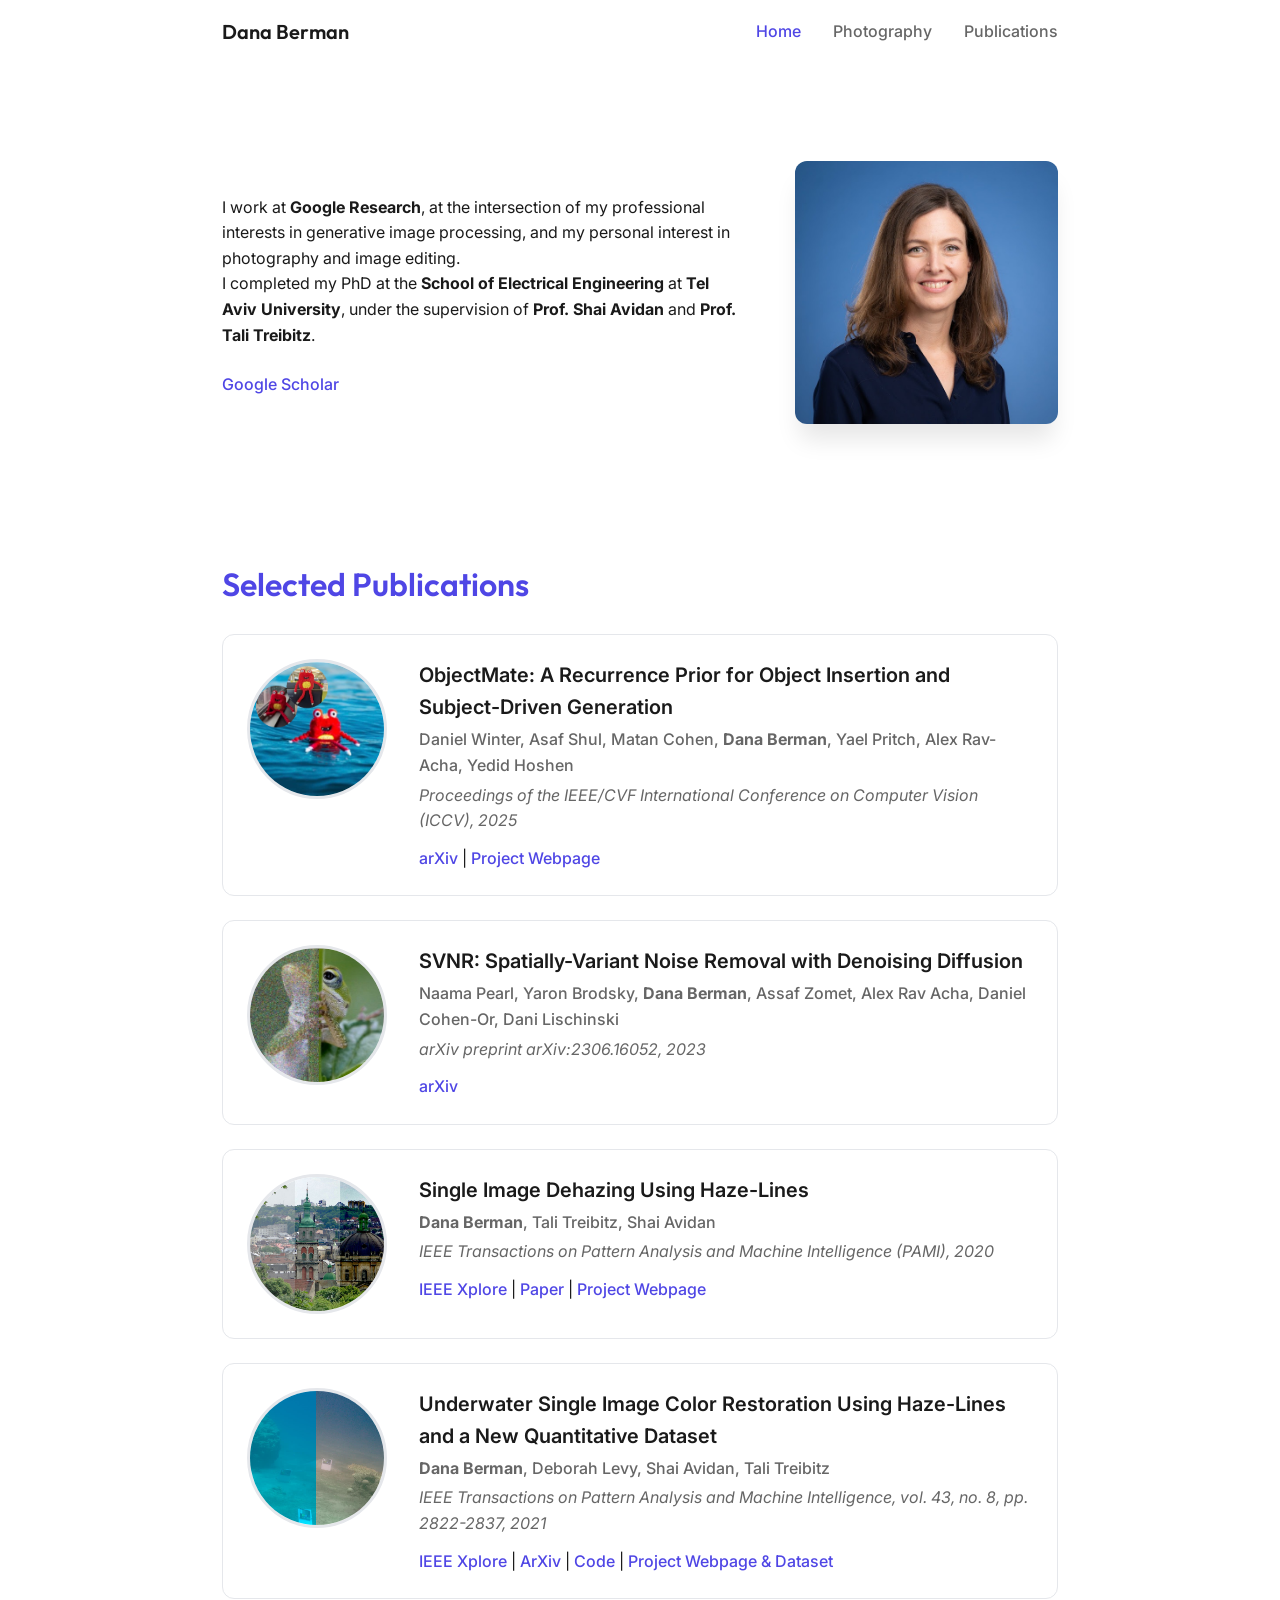
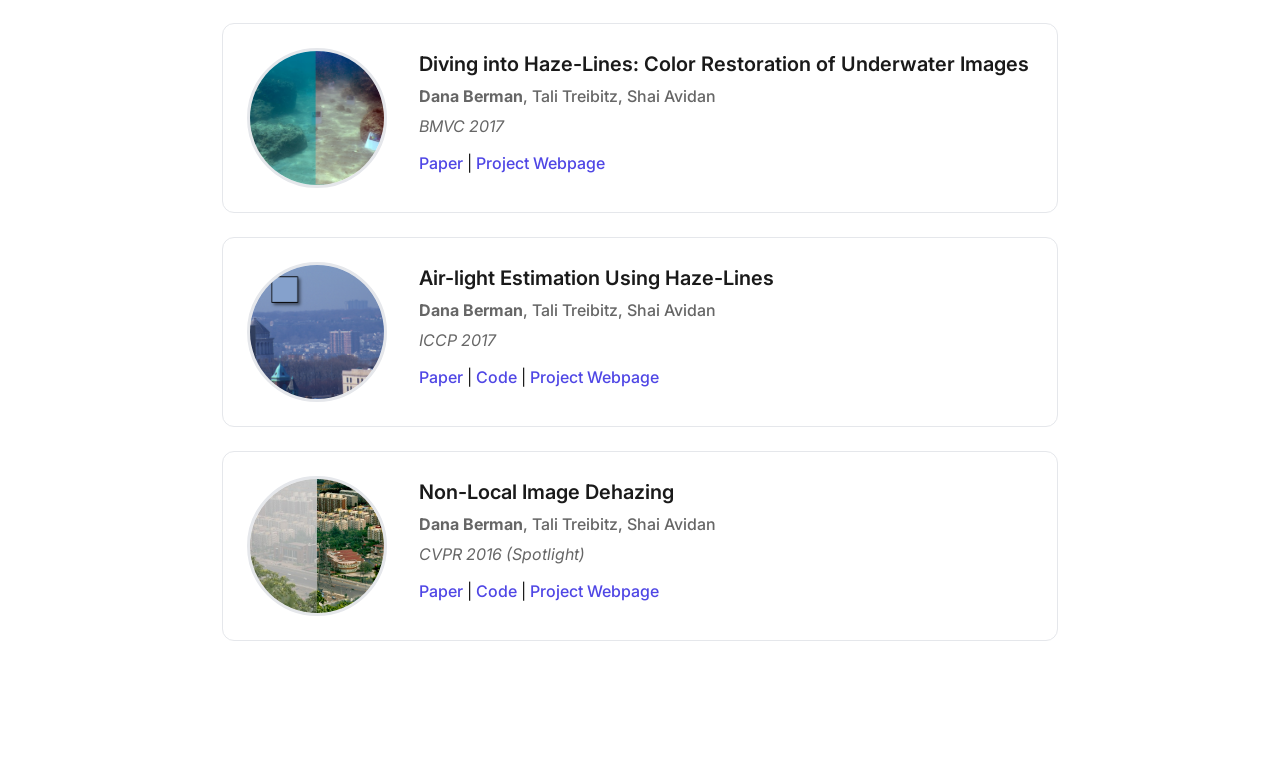
==== index.html @ bb5f0d40 "Update index.html to remove github link" ====
<!DOCTYPE html>
<html lang="en">

<head>
  <meta charset="UTF-8">
  <meta name="viewport" content="width=device-width, initial-scale=1.0">
  <title>Dana Berman</title>
  <meta name="description" content="Personal website of Dana Berman, researcher in Generative Media.">
  <link rel="icon" type="image/png" href="assets/favicon.png">
  <link rel="stylesheet" href="style.css">
</head>

<body>
  <header>
    <nav>
      <a href="index.html" class="logo">Dana Berman</a>
      <ul class="nav-links">
        <li><a href="index.html" class="active">Home</a></li>
        <li><a href="photography.html">Photography</a></li>
        <li><a href="#research">Publications</a></li>
      </ul>
    </nav>
  </header>

  <main class="container">
    <!-- Hero / Bio -->
    <section id="bio" class="hero">
      <div class="bio-content">
        <p>
          I work at <b>Google Research</b>, at the intersection of my professional interests in generative image
          processing, and my personal interest in photography and image editing.
        </p>
        <p>
          I completed my PhD at the <b>School of Electrical Engineering</b> at <b>Tel Aviv University</b>, under the
          supervision of <b>Prof. Shai Avidan</b> and <b>Prof. Tali Treibitz</b>.
        </p>
        <p style="margin-top: 1.5rem; display: flex; gap: 1rem; align-items: center;">
          <a href="https://scholar.google.com/citations?hl=en&user=7vQjfVIAAAAJ" class="link">Google Scholar</a> 
        </p>
      </div>
      <div class="profile-container">
        <img src="assets/profile.jpg" alt="Dana Berman" class="profile-pic" id="profile-img">
      </div>
    </section>

    <!-- Publications Section -->
    <section id="research">
      <h2>Selected Publications</h2>
      <div class="research-list">
        <!-- Objectmate 2025 -->
        <div class="publication-item">
          <img src="assets/objectmate_thumb.png" alt="Objectmate" class="pub-thumb">
          <div class="pub-content">
            <div class="pub-title">ObjectMate: A Recurrence Prior for Object Insertion and Subject-Driven Generation
            </div>
            <div class="pub-authors">Daniel Winter, Asaf Shul, Matan Cohen, <b>Dana Berman</b>, Yael Pritch, Alex
              Rav-Acha, Yedid Hoshen</div>
            <div class="pub-venue">Proceedings of the IEEE/CVF International Conference on Computer Vision (ICCV), 2025
            </div>
            <p style="margin-top: 0.5rem;">
              <a href="https://arxiv.org/pdf/2412.08645" class="link">arXiv</a> |
              <a href="https://object-mate.com/" class="link">Project Webpage</a>
            </p>
          </div>
        </div>

        <!-- SVNR 2023 -->
        <div class="publication-item">
          <img src="assets/svnr_thumb.png" alt="SVNR" class="pub-thumb">
          <div class="pub-content">
            <div class="pub-title">SVNR: Spatially-Variant Noise Removal with Denoising Diffusion</div>
            <div class="pub-authors">Naama Pearl, Yaron Brodsky, <b>Dana Berman</b>, Assaf Zomet, Alex Rav Acha, Daniel
              Cohen-Or, Dani Lischinski</div>
            <div class="pub-venue">arXiv preprint arXiv:2306.16052, 2023</div>
            <p style="margin-top: 0.5rem;">
              <a href="https://arxiv.org/abs/2306.16052" class="link">arXiv</a>
            </p>
          </div>
        </div>

        <!-- PAMI 2020 -->
        <div class="publication-item">
          <img src="assets/haze_lines.jpg" alt="Haze-Lines" class="pub-thumb">
          <div class="pub-content">
            <div class="pub-title">Single Image Dehazing Using Haze-Lines</div>
            <div class="pub-authors"><b>Dana Berman</b>, Tali Treibitz, Shai Avidan</div>
            <div class="pub-venue">IEEE Transactions on Pattern Analysis and Machine Intelligence (PAMI), 2020</div>
            <p style="margin-top: 0.5rem;">
              <a href="https://ieeexplore.ieee.org/document/8540862" class="link">IEEE Xplore</a> | <a
                href="https://drive.google.com/file/d/1Vm0AXXMmT71g6n2VLSqBrzHjhtZqfiaw" class="link">Paper</a> | <a
                href="NonLocalDehazing/index.html" class="link">Project Webpage</a>
            </p>
          </div>
        </div>

        <!-- PAMI 2021 (Underwater) -->
        <div class="publication-item">
          <img src="assets/underwater.png" alt="Underwater" class="pub-thumb">
          <div class="pub-content">
            <div class="pub-title">Underwater Single Image Color Restoration Using Haze-Lines and a New Quantitative
              Dataset</div>
            <div class="pub-authors"><b>Dana Berman</b>, Deborah Levy, Shai Avidan, Tali Treibitz</div>
            <div class="pub-venue">IEEE Transactions on Pattern Analysis and Machine Intelligence, vol. 43, no. 8, pp.
              2822-2837, 2021</div>
            <p style="margin-top: 0.5rem;">
              <a href="https://ieeexplore.ieee.org/document/9151231" class="link">IEEE Xplore</a> | <a
                href="https://arxiv.org/abs/1811.01343" class="link">ArXiv</a> | <a
                href="https://github.com/danaberman/underwater-hl" class="link">Code</a> | <a
                href="http://csms.haifa.ac.il/profiles/tTreibitz/datasets/ambient_forwardlooking/index.html"
                class="link">Project Webpage & Dataset</a>
            </p>
          </div>
        </div>

        <!-- BMVC 2017 -->
        <div class="publication-item">
          <img src="assets/underwater_thumb.jpg" alt="BMVC 2017" class="pub-thumb">
          <div class="pub-content">
            <div class="pub-title">Diving into Haze-Lines: Color Restoration of Underwater Images</div>
            <div class="pub-authors"><b>Dana Berman</b>, Tali Treibitz, Shai Avidan</div>
            <div class="pub-venue">BMVC 2017</div>
            <p style="margin-top: 0.5rem;">
              <a href="UnderwaterColorRestoration/UnderwaterHazeLines_BMVC2017.pdf" class="link">Paper</a> |
              <a href="UnderwaterColorRestoration/index.html" class="link">Project Webpage</a>
            </p>
          </div>
        </div>

        <!-- ICCP 2017 -->
        <div class="publication-item">
          <img src="assets/airlight.png" alt="ICCP 2017" class="pub-thumb">
          <div class="pub-content">
            <div class="pub-title">Air-light Estimation Using Haze-Lines</div>
            <div class="pub-authors"><b>Dana Berman</b>, Tali Treibitz, Shai Avidan</div>
            <div class="pub-venue">ICCP 2017</div>
            <p style="margin-top: 0.5rem;">
              <a href="NonLocalDehazing/AirlightEstimation_ICCP2017.pdf" class="link">Paper</a> | <a
                href="https://github.com/danaberman/non-local-dehazing" class="link">Code</a> | <a
                href="NonLocalDehazing/index.html" class="link">Project Webpage</a>
            </p>
          </div>
        </div>

        <!-- CVPR 2016 -->
        <div class="publication-item">
          <img src="assets/cityscape.jpg" alt="CVPR 2016" class="pub-thumb">
          <div class="pub-content">
            <div class="pub-title">Non-Local Image Dehazing</div>
            <div class="pub-authors"><b>Dana Berman</b>, Tali Treibitz, Shai Avidan</div>
            <div class="pub-venue">CVPR 2016 (Spotlight)</div>
            <p style="margin-top: 0.5rem;">
              <a href="NonLocalDehazing/NonLocalDehazing_CVPR2016.pdf" class="link">Paper</a> | <a
                href="https://github.com/danaberman/non-local-dehazing" class="link">Code</a> | <a
                href="NonLocalDehazing/index.html" class="link">Project Webpage</a>
            </p>
          </div>
        </div>
      </div>
    </section>
  </main>


</body>

</html>
---- style.css ----
@import url('https://fonts.googleapis.com/css2?family=Outfit:wght@300;400;600&family=Inter:wght@300;400;500;600&display=swap');

:root {
    --bg-color: #ffffff;
    --text-color: #1a1a1a;
    --secondary-text: #666666;
    --accent-color: #4f46e5;
    --border-color: #e5e7eb;
    --card-bg: rgba(255, 255, 255, 0.8);
    --glass-bg: rgba(255, 255, 255, 0.7);
    --glass-border: rgba(255, 255, 255, 0.3);
    --font-main: 'Inter', system-ui, -apple-system, sans-serif;
    --font-heading: 'Outfit', sans-serif;
    --max-width: 900px;
    --transition: all 0.3s cubic-bezier(0.4, 0, 0.2, 1);
}

@media (prefers-color-scheme: dark) {
    :root {
        --bg-color: #0f172a;
        --text-color: #f1f5f9;
        --secondary-text: #94a3b8;
        --accent-color: #818cf8;
        --border-color: #1e293b;
        --card-bg: rgba(30, 41, 59, 0.8);
        --glass-bg: rgba(15, 23, 42, 0.7);
        --glass-border: rgba(148, 163, 184, 0.1);
    }
}

* {
    margin: 0;
    padding: 0;
    box-sizing: border-box;
    -webkit-font-smoothing: antialiased;
}

body {
    background-color: var(--bg-color);
    color: var(--text-color);
    font-family: var(--font-main);
    line-height: 1.6;
    overflow-x: hidden;
}

.container {
    max-width: var(--max-width);
    margin: 0 auto;
    padding: 2rem;
}

/* Glassmorphism Header */
header {
    position: sticky;
    top: 0;
    z-index: 100;
    background: var(--glass-bg);
    backdrop-filter: blur(12px);
    -webkit-backdrop-filter: blur(12px);
    border-bottom: 1px solid var(--glass-border);
    padding: 1rem 0;
}

nav {
    display: flex;
    justify-content: space-between;
    align-items: center;
    max-width: var(--max-width);
    margin: 0 auto;
    padding: 0 2rem;
}

.logo {
    font-family: var(--font-heading);
    font-weight: 600;
    font-size: 1.25rem;
    color: var(--text-color);
    text-decoration: none;
}

.nav-links {
    display: flex;
    gap: 2rem;
    list-style: none;
}

.nav-links a {
    text-decoration: none;
    color: var(--secondary-text);
    font-weight: 500;
    transition: var(--transition);
}

.nav-links a:hover,
.nav-links a.active {
    color: var(--accent-color);
}

/* Sections */
section {
    padding: 4rem 0;
}

h1,
h2,
h3 {
    font-family: var(--font-heading);
    margin-bottom: 1.5rem;
}

h1 {
    font-size: 3rem;
    font-weight: 600;
}

h2 {
    font-size: 2rem;
    font-weight: 600;
    color: var(--accent-color);
}

/* Bio Section */
.hero {
    display: grid;
    grid-template-columns: 2fr 1fr;
    gap: 3rem;
    align-items: center;
}

.profile-pic {
    width: 100%;
    border-radius: 12px;
    box-shadow: 0 20px 25px -5px rgba(0, 0, 0, 0.1);
}

/* News Section */
.news-item {
    padding: 1rem;
    border-left: 3px solid var(--accent-color);
    background: var(--card-bg);
    margin-bottom: 1rem;
    border-radius: 0 8px 8px 0;
    transition: var(--transition);
}

.news-item:hover {
    transform: translateX(5px);
}

.news-date {
    font-weight: 600;
    font-size: 0.8rem;
    color: var(--secondary-text);
}

/* Links & Buttons */
a.link {
    color: var(--accent-color);
    text-decoration: none;
    font-weight: 500;
    position: relative;
}

a.link::after {
    content: '';
    position: absolute;
    width: 0;
    height: 1px;
    bottom: -1px;
    left: 0;
    background-color: var(--accent-color);
    transition: var(--transition);
}

a.link:hover::after {
    width: 100%;
}

/* Photography Grid */
.photo-grid {
    display: grid;
    grid-template-columns: repeat(auto-fill, minmax(280px, 1fr));
    gap: 1.5rem;
}

.photo-card {
    position: relative;
    border-radius: 12px;
    overflow: hidden;
    aspect-ratio: 4/3;
    cursor: pointer;
}

.photo-card img {
    width: 100%;
    height: 100%;
    object-fit: cover;
    transition: transform 0.5s ease;
}

.photo-card:hover img {
    transform: scale(1.05);
}

.photo-overlay {
    position: absolute;
    bottom: 0;
    left: 0;
    right: 0;
    padding: 1.5rem;
    background: linear-gradient(transparent, rgba(0, 0, 0, 0.8));
    color: white;
    opacity: 0;
    transition: var(--transition);
}

.photo-card:hover .photo-overlay {
    opacity: 1;
}

/* Publication Styles */
.publication-item {
    display: flex;
    gap: 2rem;
    align-items: flex-start;
    padding: 1.5rem;
    background: var(--card-bg);
    margin-bottom: 1.5rem;
    border-radius: 12px;
    border: 1px solid var(--border-color);
    transition: var(--transition);
}

.publication-item:hover {
    transform: translateY(-2px);
    box-shadow: 0 10px 20px -5px rgba(0, 0, 0, 0.1);
    border-color: var(--accent-color);
}

.pub-thumb {
    width: 140px;
    height: 140px;
    border-radius: 50%;
    object-fit: cover;
    flex-shrink: 0;
    border: 3px solid var(--border-color);
}

.pub-content {
    flex-grow: 1;
}

.pub-title {
    font-size: 1.25rem;
    font-weight: 600;
    margin-bottom: 0.25rem;
    color: var(--text-color);
}

.pub-authors {
    font-weight: 500;
    color: var(--secondary-text);
    margin-bottom: 0.25rem;
}

.pub-venue {
    font-style: italic;
    color: var(--secondary-text);
    margin-bottom: 0.75rem;
}

/* Responsive */
@media (max-width: 768px) {
    .publication-item {
        flex-direction: column;
        align-items: center;
        text-align: center;
    }

    .pub-thumb {
        width: 120px;
        height: 120px;
    }

    .hero {
        grid-template-columns: 1fr;
        text-align: center;
    }

    .profile-pic {
        max-width: 250px;
        margin: 0 auto;
    }

    h1 {
        font-size: 2.25rem;
    }

    .nav-links {
        display: none;
    }
}
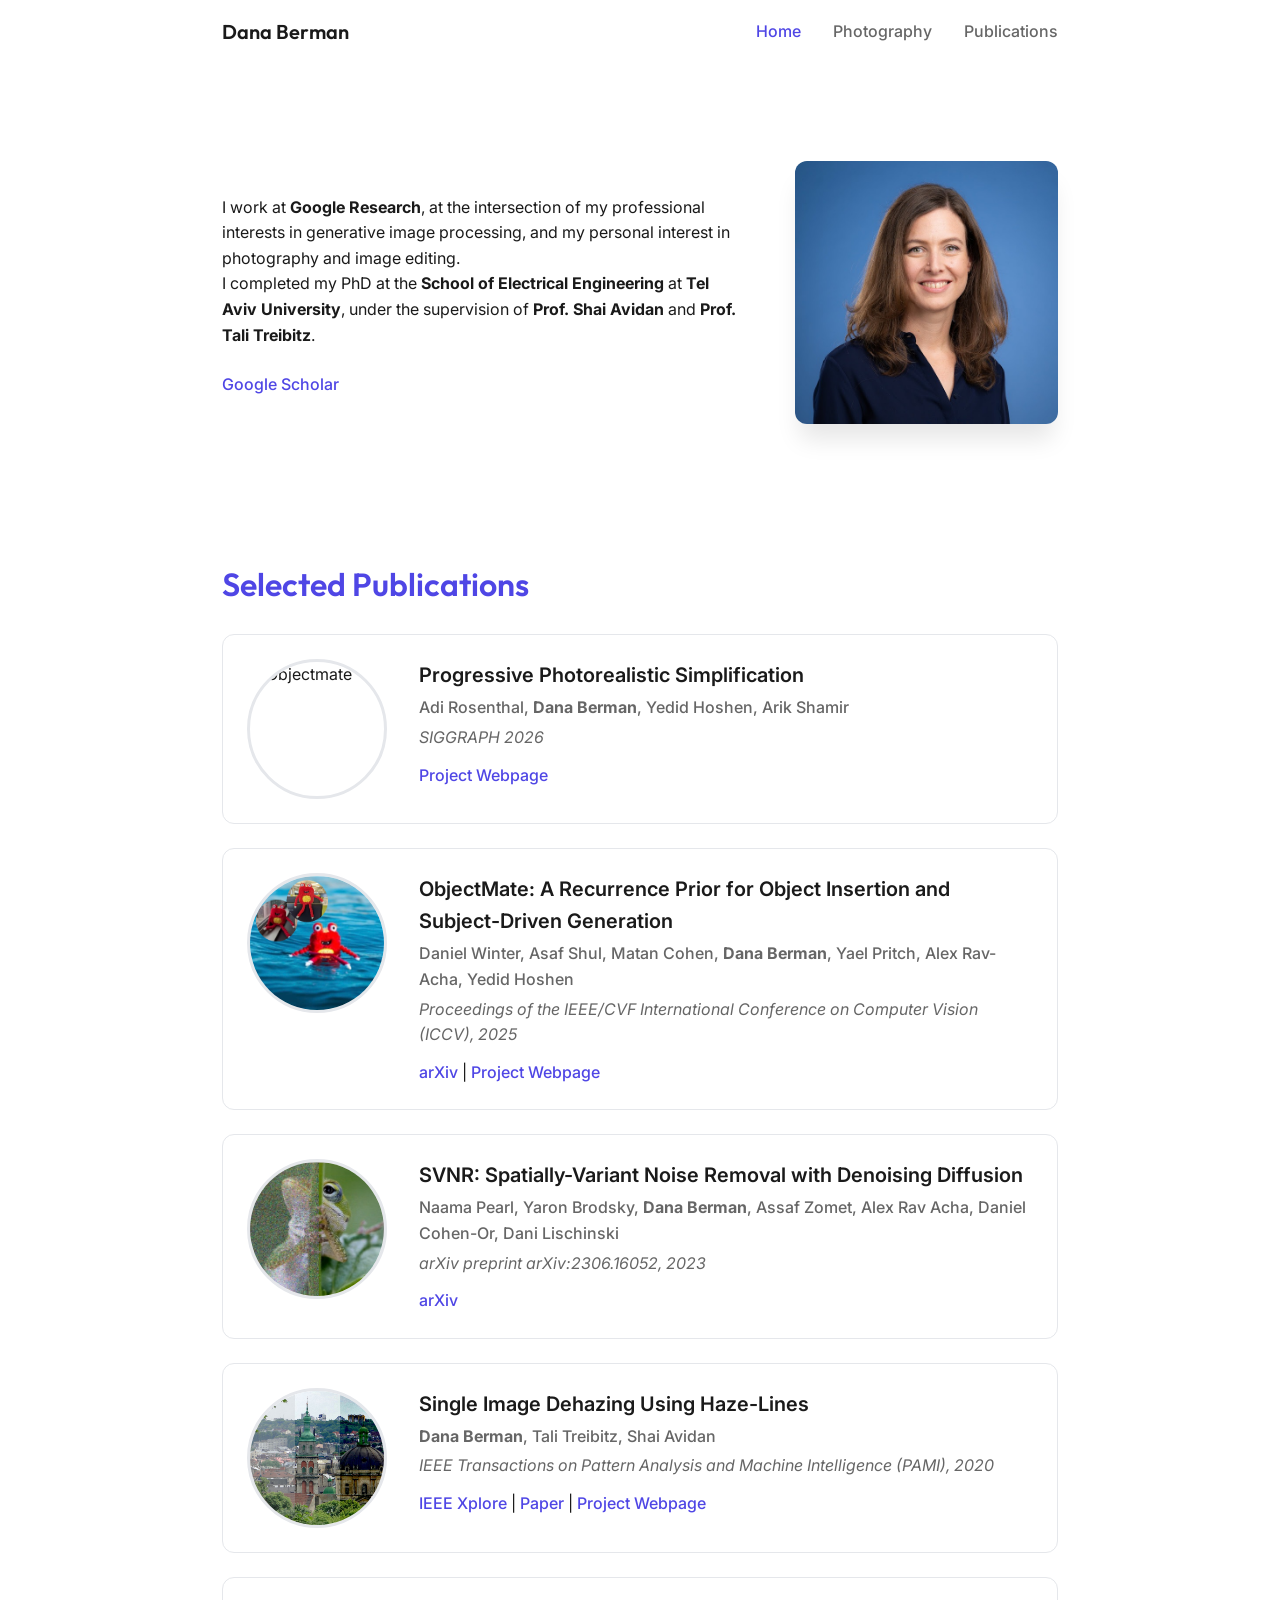
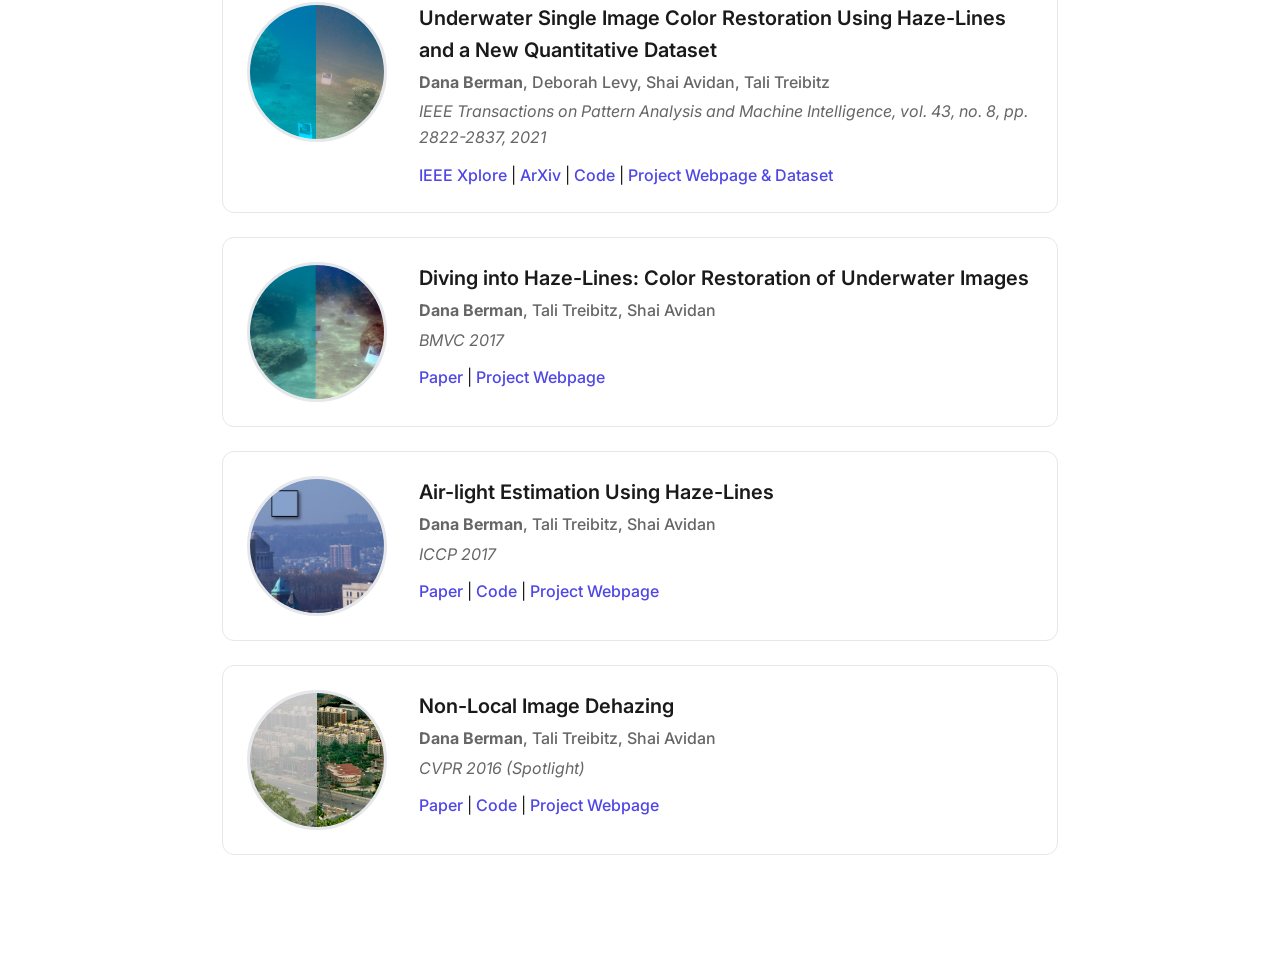
==== commit b5fdacc7: "Update index.html" ====
--- a/index.html
+++ b/index.html
@@ -47,6 +47,21 @@
     <section id="research">
       <h2>Selected Publications</h2>
       <div class="research-list">
+        <!-- Progressive Photorealistic Simplification 2025 -->
+        <div class="publication-item">
+          <img src="assets/simplification_thumb1.png" alt="Objectmate" class="pub-thumb">
+          <div class="pub-content">
+            <div class="pub-title">Progressive Photorealistic Simplification
+            </div>
+            <div class="pub-authors">Adi Rosenthal, <b>Dana Berman</b>, Yedid Hoshen, Arik Shamir</div>
+            <div class="pub-venue">SIGGRAPH 2026</div>
+            <p style="margin-top: 0.5rem;">
+              <!--<a href="https://arxiv.org/pdf/2412.08645" class="link">arXiv</a> | -->
+              <a href="https://adirosenthal540.github.io/Progressive_Photorealistic_Simplification/" class="link">Project Webpage</a>
+            </p>
+          </div>
+        </div>
+        
         <!-- Objectmate 2025 -->
         <div class="publication-item">
           <img src="assets/objectmate_thumb.png" alt="Objectmate" class="pub-thumb">
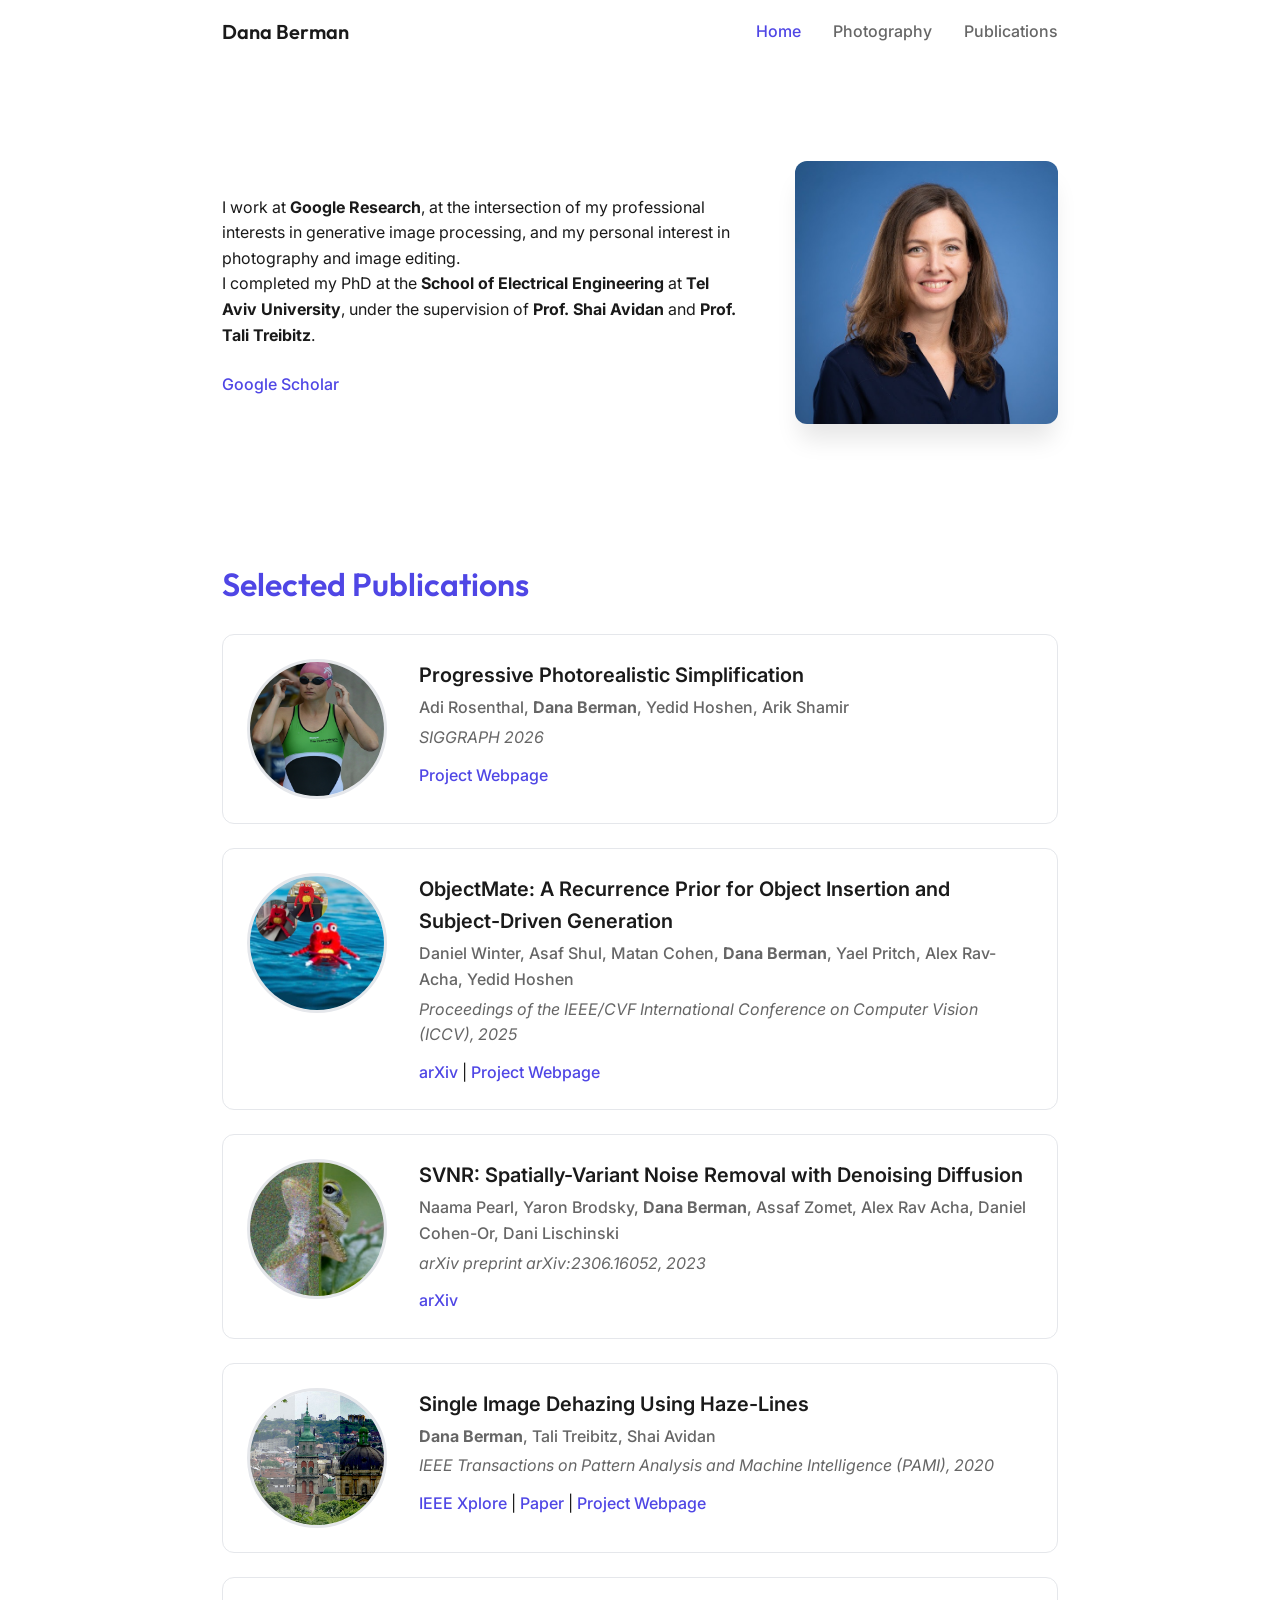
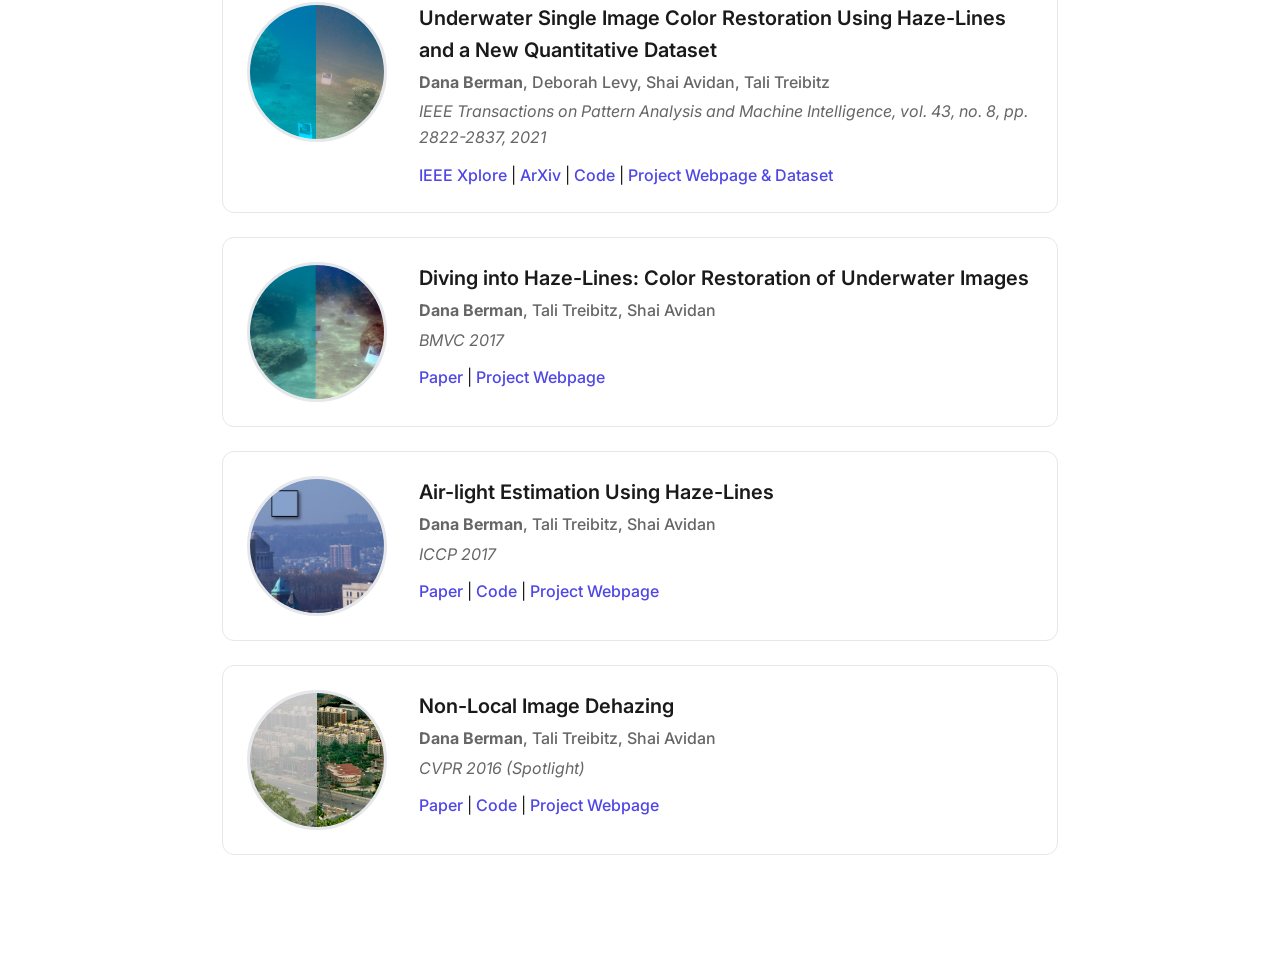
==== commit 1297d2e7: "Update Progressive Photorealistic Simplification thumbnail" ====
--- a/index.html
+++ b/index.html
@@ -49,7 +49,7 @@
       <div class="research-list">
         <!-- Progressive Photorealistic Simplification 2025 -->
         <div class="publication-item">
-          <img src="assets/simplification_thumb1.png" alt="Objectmate" class="pub-thumb">
+          <img src="assets/simplification_thumb2.png" alt="Progressive Photorealistic Simplification" class="pub-thumb">
           <div class="pub-content">
             <div class="pub-title">Progressive Photorealistic Simplification
             </div>
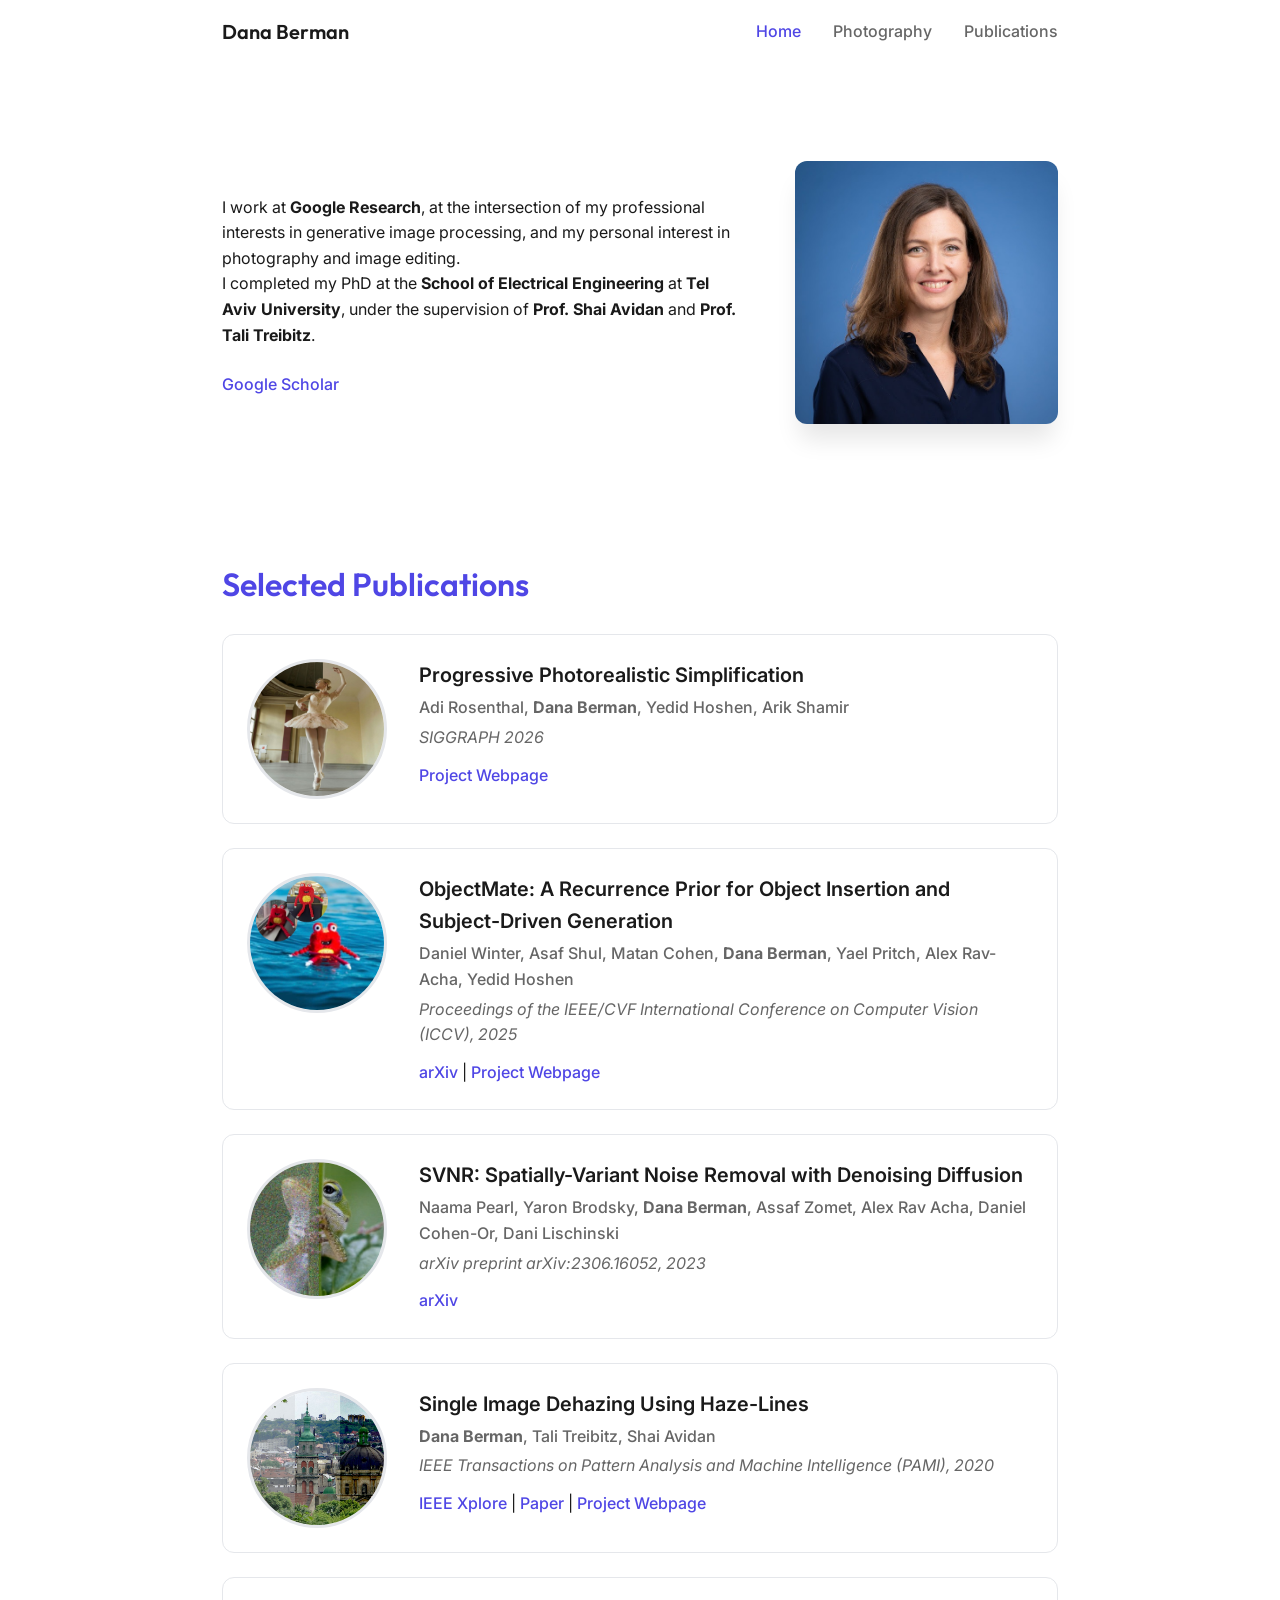
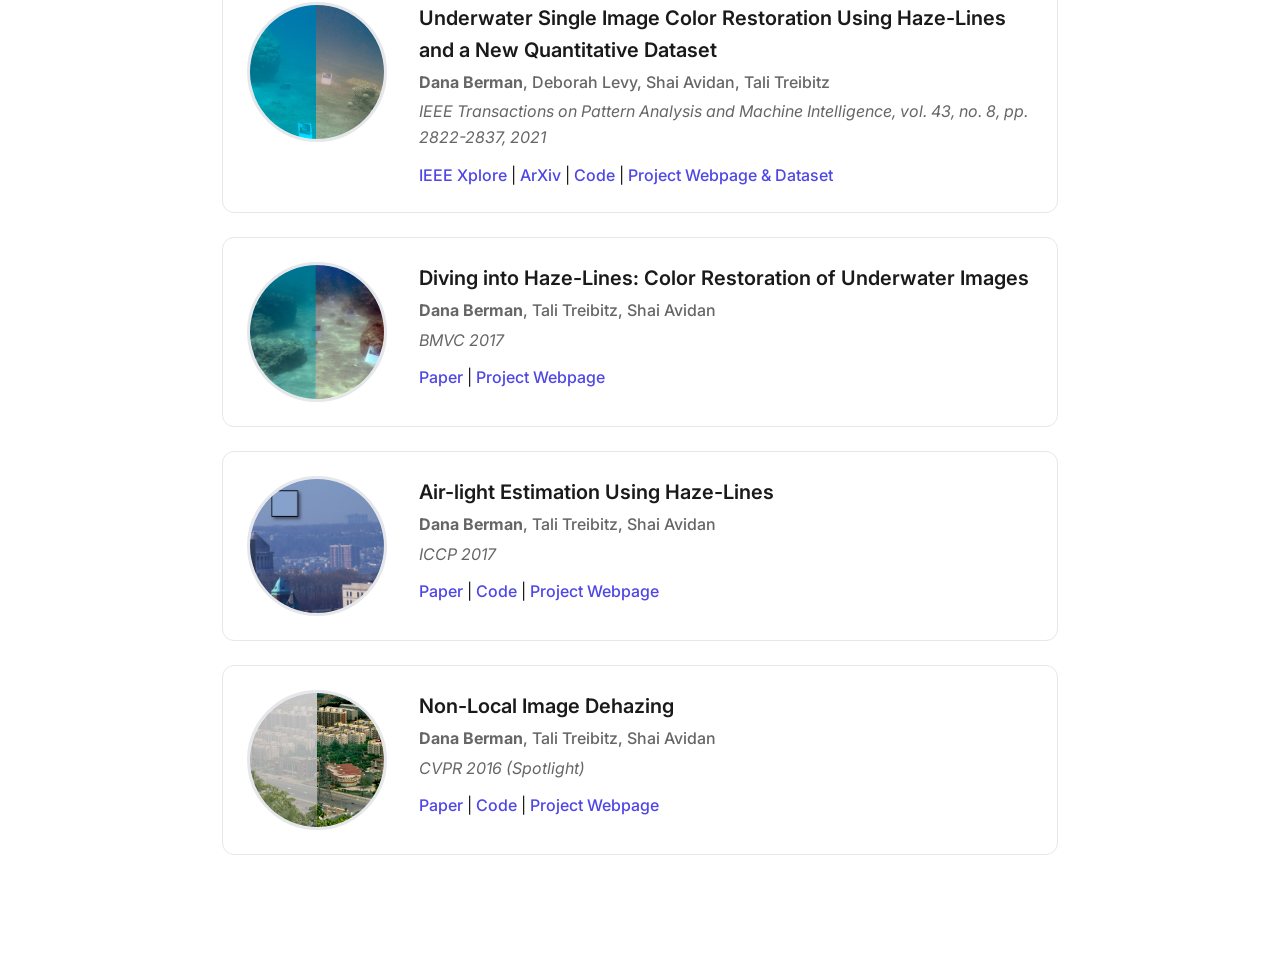
==== commit edbe9843: "Update thumbnail" ====
--- a/index.html
+++ b/index.html
@@ -49,7 +49,7 @@
       <div class="research-list">
         <!-- Progressive Photorealistic Simplification 2025 -->
         <div class="publication-item">
-          <img src="assets/simplification_thumb2.png" alt="Progressive Photorealistic Simplification" class="pub-thumb">
+          <img src="assets/simplification_thumb3.png" alt="Progressive Photorealistic Simplification" class="pub-thumb">
           <div class="pub-content">
             <div class="pub-title">Progressive Photorealistic Simplification
             </div>
@@ -66,10 +66,8 @@
         <div class="publication-item">
           <img src="assets/objectmate_thumb.png" alt="Objectmate" class="pub-thumb">
           <div class="pub-content">
-            <div class="pub-title">ObjectMate: A Recurrence Prior for Object Insertion and Subject-Driven Generation
-            </div>
-            <div class="pub-authors">Daniel Winter, Asaf Shul, Matan Cohen, <b>Dana Berman</b>, Yael Pritch, Alex
-              Rav-Acha, Yedid Hoshen</div>
+            <div class="pub-title">ObjectMate: A Recurrence Prior for Object Insertion and Subject-Driven Generation</div>
+            <div class="pub-authors">Daniel Winter, Asaf Shul, Matan Cohen, <b>Dana Berman</b>, Yael Pritch, Alex Rav-Acha, Yedid Hoshen</div>
             <div class="pub-venue">Proceedings of the IEEE/CVF International Conference on Computer Vision (ICCV), 2025
             </div>
             <p style="margin-top: 0.5rem;">
@@ -84,8 +82,7 @@
           <img src="assets/svnr_thumb.png" alt="SVNR" class="pub-thumb">
           <div class="pub-content">
             <div class="pub-title">SVNR: Spatially-Variant Noise Removal with Denoising Diffusion</div>
-            <div class="pub-authors">Naama Pearl, Yaron Brodsky, <b>Dana Berman</b>, Assaf Zomet, Alex Rav Acha, Daniel
-              Cohen-Or, Dani Lischinski</div>
+            <div class="pub-authors">Naama Pearl, Yaron Brodsky, <b>Dana Berman</b>, Assaf Zomet, Alex Rav Acha, Daniel Cohen-Or, Dani Lischinski</div>
             <div class="pub-venue">arXiv preprint arXiv:2306.16052, 2023</div>
             <p style="margin-top: 0.5rem;">
               <a href="https://arxiv.org/abs/2306.16052" class="link">arXiv</a>
@@ -112,8 +109,7 @@
         <div class="publication-item">
           <img src="assets/underwater.png" alt="Underwater" class="pub-thumb">
           <div class="pub-content">
-            <div class="pub-title">Underwater Single Image Color Restoration Using Haze-Lines and a New Quantitative
-              Dataset</div>
+            <div class="pub-title">Underwater Single Image Color Restoration Using Haze-Lines and a New Quantitative Dataset</div>
             <div class="pub-authors"><b>Dana Berman</b>, Deborah Levy, Shai Avidan, Tali Treibitz</div>
             <div class="pub-venue">IEEE Transactions on Pattern Analysis and Machine Intelligence, vol. 43, no. 8, pp.
               2822-2837, 2021</div>
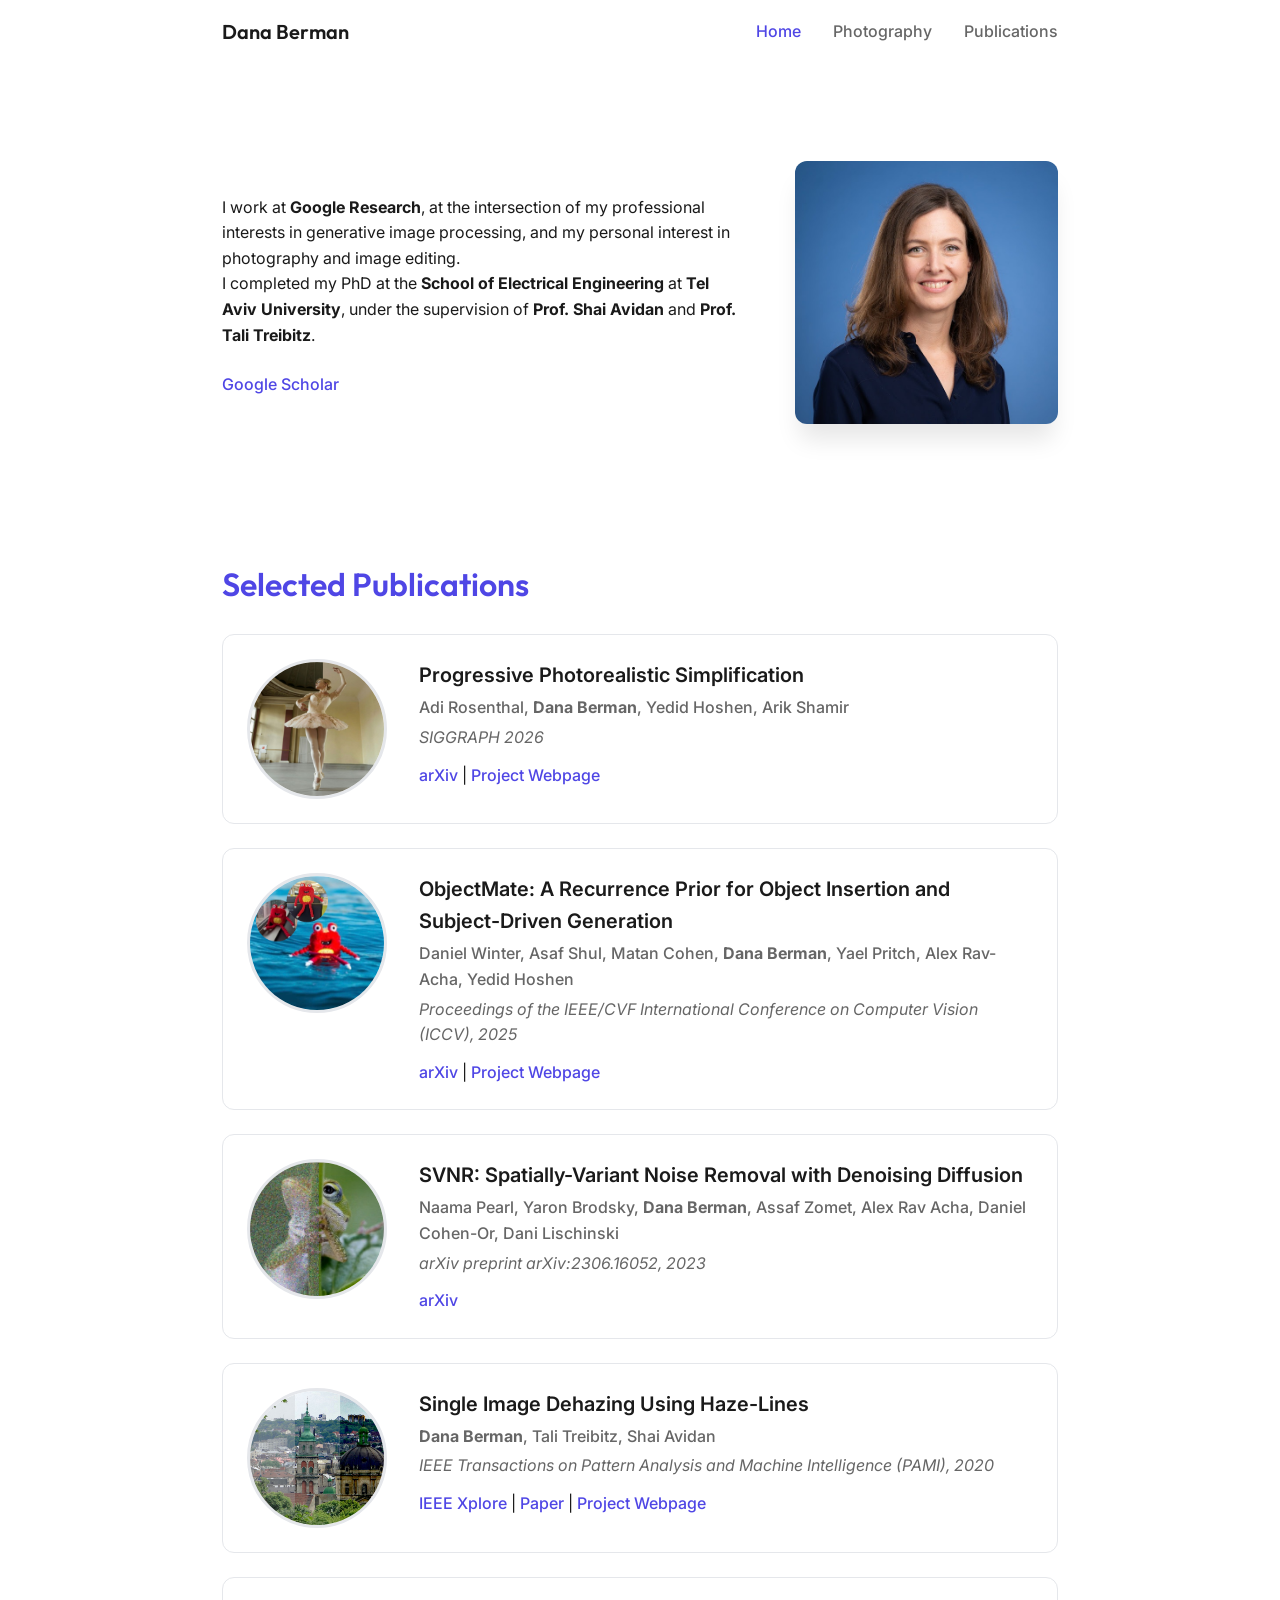
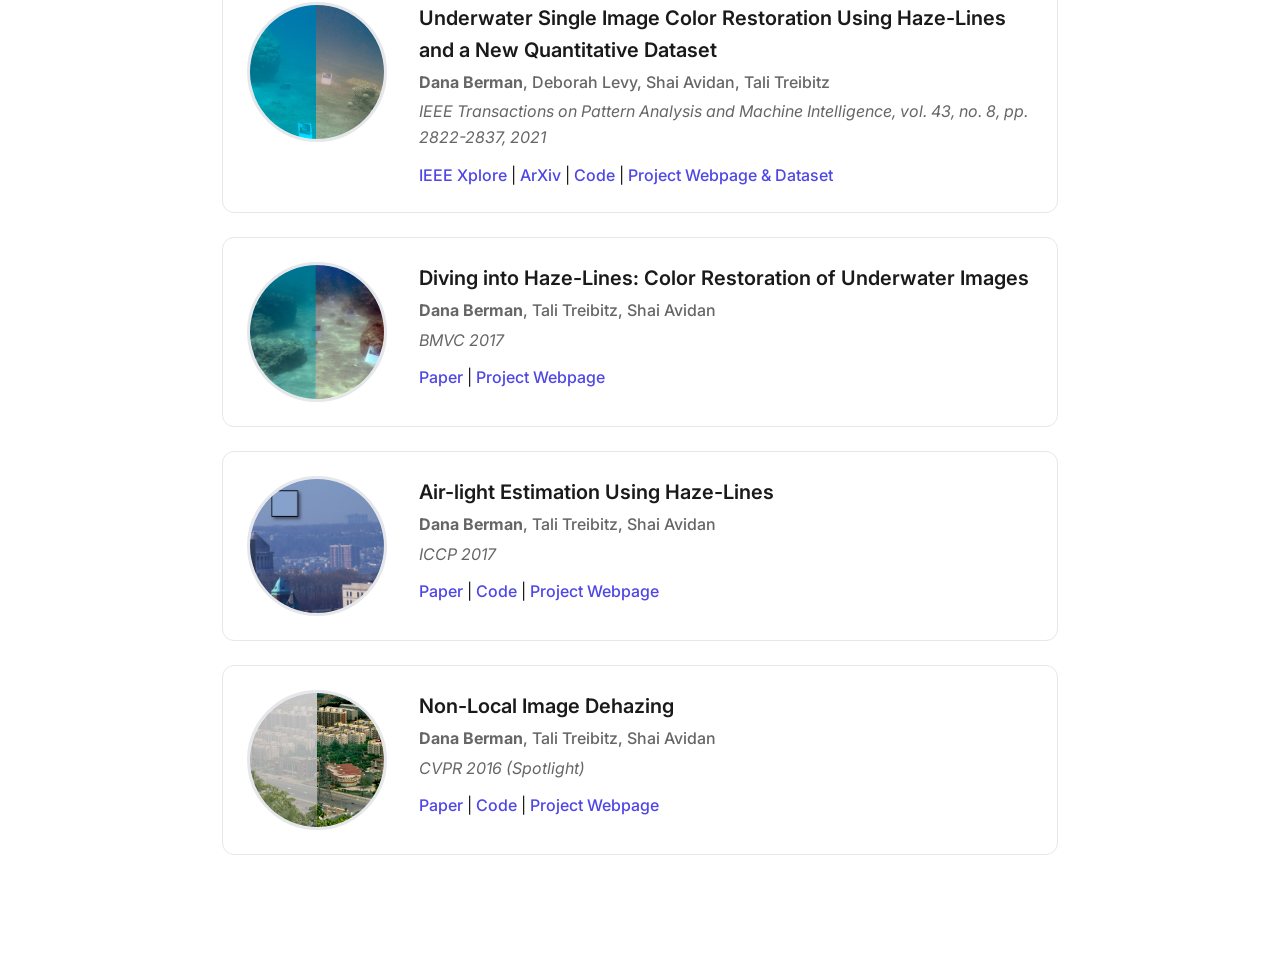
==== commit 03e3516d: "Update arXiv for siggraph paper" ====
--- a/index.html
+++ b/index.html
@@ -56,7 +56,7 @@
             <div class="pub-authors">Adi Rosenthal, <b>Dana Berman</b>, Yedid Hoshen, Arik Shamir</div>
             <div class="pub-venue">SIGGRAPH 2026</div>
             <p style="margin-top: 0.5rem;">
-              <!--<a href="https://arxiv.org/pdf/2412.08645" class="link">arXiv</a> | -->
+              <a href="https://arxiv.org/abs/2605.10409" class="link">arXiv</a> | 
               <a href="https://adirosenthal540.github.io/Progressive_Photorealistic_Simplification/" class="link">Project Webpage</a>
             </p>
           </div>
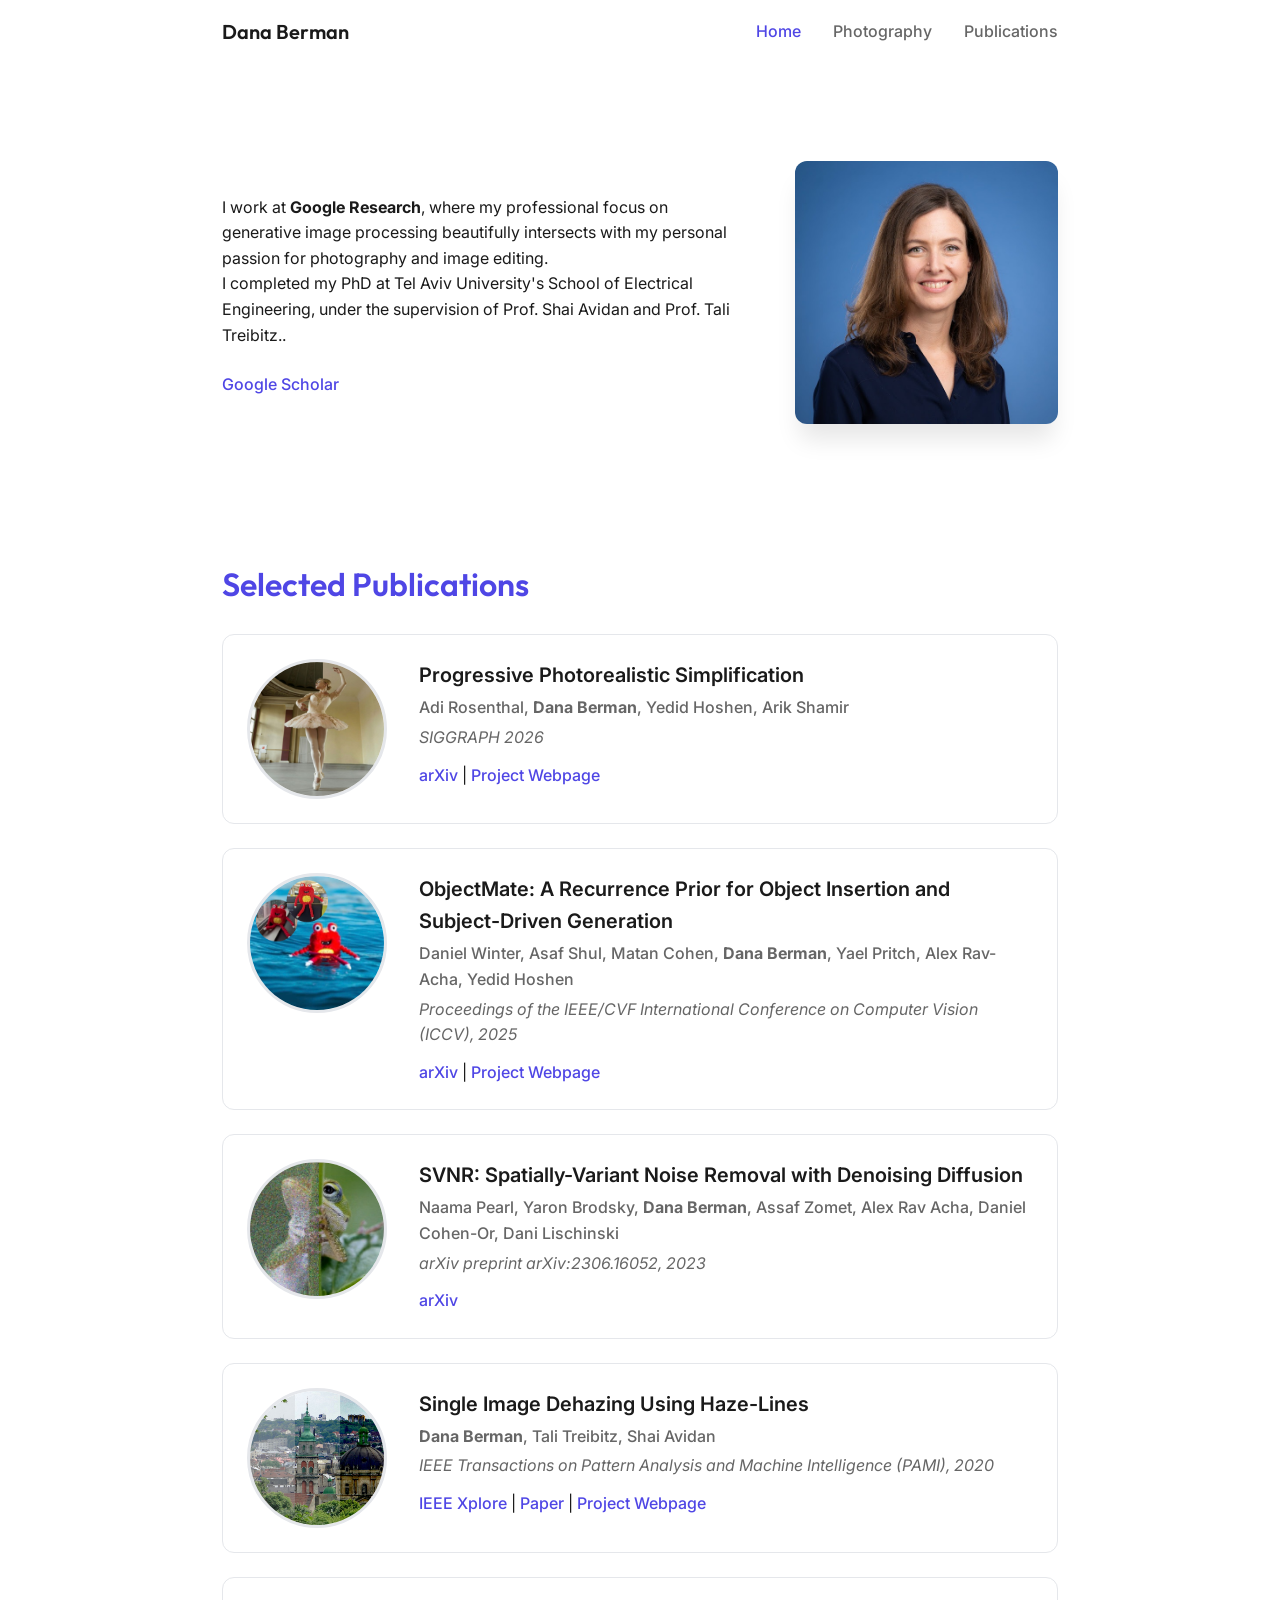
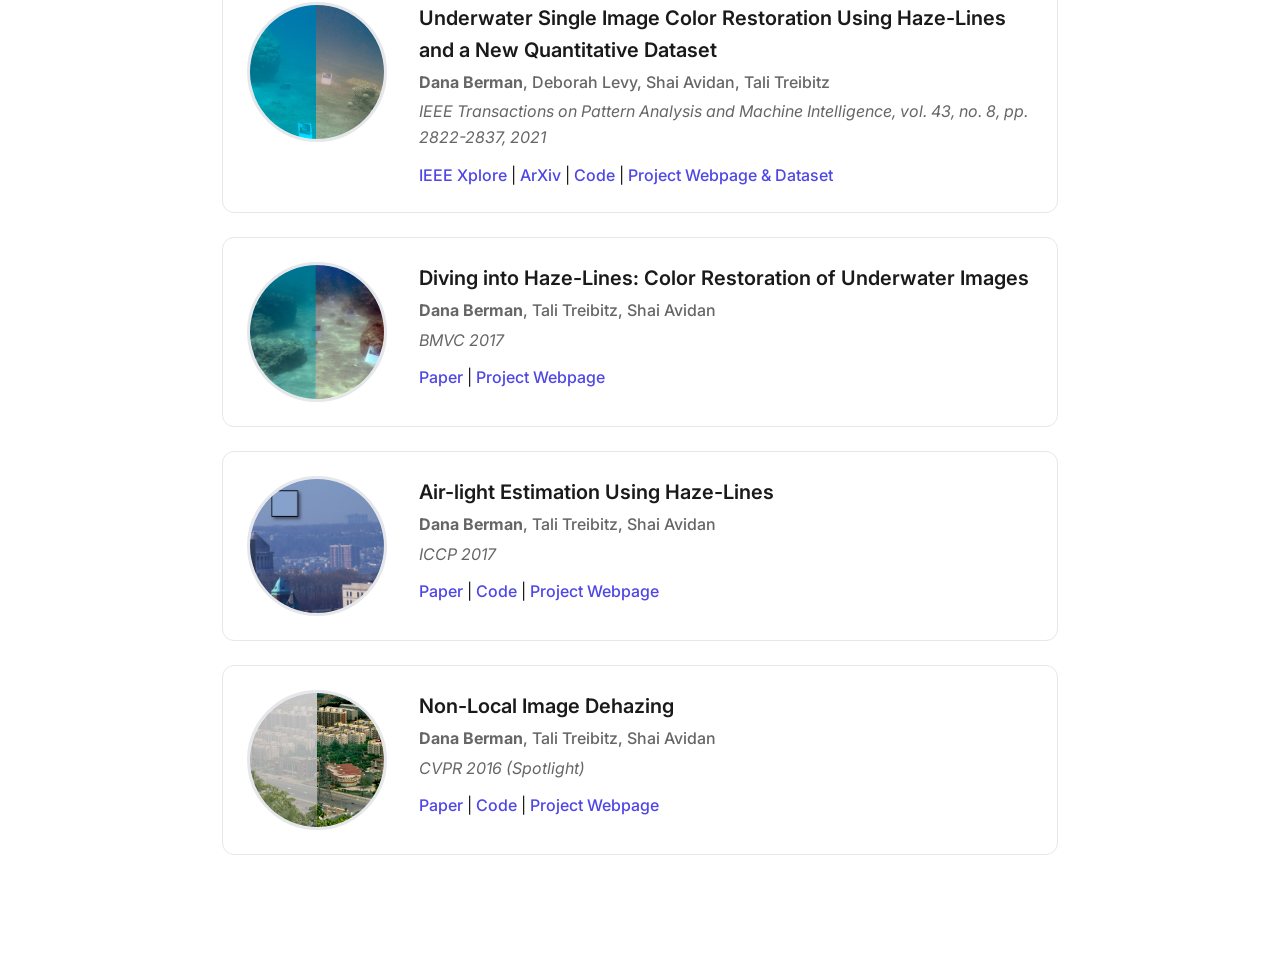
==== commit c2c90ff9: "Update Bio" ====
--- a/index.html
+++ b/index.html
@@ -26,14 +26,9 @@
     <!-- Hero / Bio -->
     <section id="bio" class="hero">
       <div class="bio-content">
-        <p>
-          I work at <b>Google Research</b>, at the intersection of my professional interests in generative image
-          processing, and my personal interest in photography and image editing.
-        </p>
-        <p>
-          I completed my PhD at the <b>School of Electrical Engineering</b> at <b>Tel Aviv University</b>, under the
-          supervision of <b>Prof. Shai Avidan</b> and <b>Prof. Tali Treibitz</b>.
-        </p>
+        <p>I work at <b>Google Research</b>, where my professional focus on generative image processing beautifully intersects with my personal passion for photography and image editing. </p>
+        <p>I completed my PhD at Tel Aviv University's School of Electrical Engineering, under the supervision of Prof. Shai Avidan and Prof. Tali Treibitz.</b>.
+
         <p style="margin-top: 1.5rem; display: flex; gap: 1rem; align-items: center;">
           <a href="https://scholar.google.com/citations?hl=en&user=7vQjfVIAAAAJ" class="link">Google Scholar</a> 
         </p>
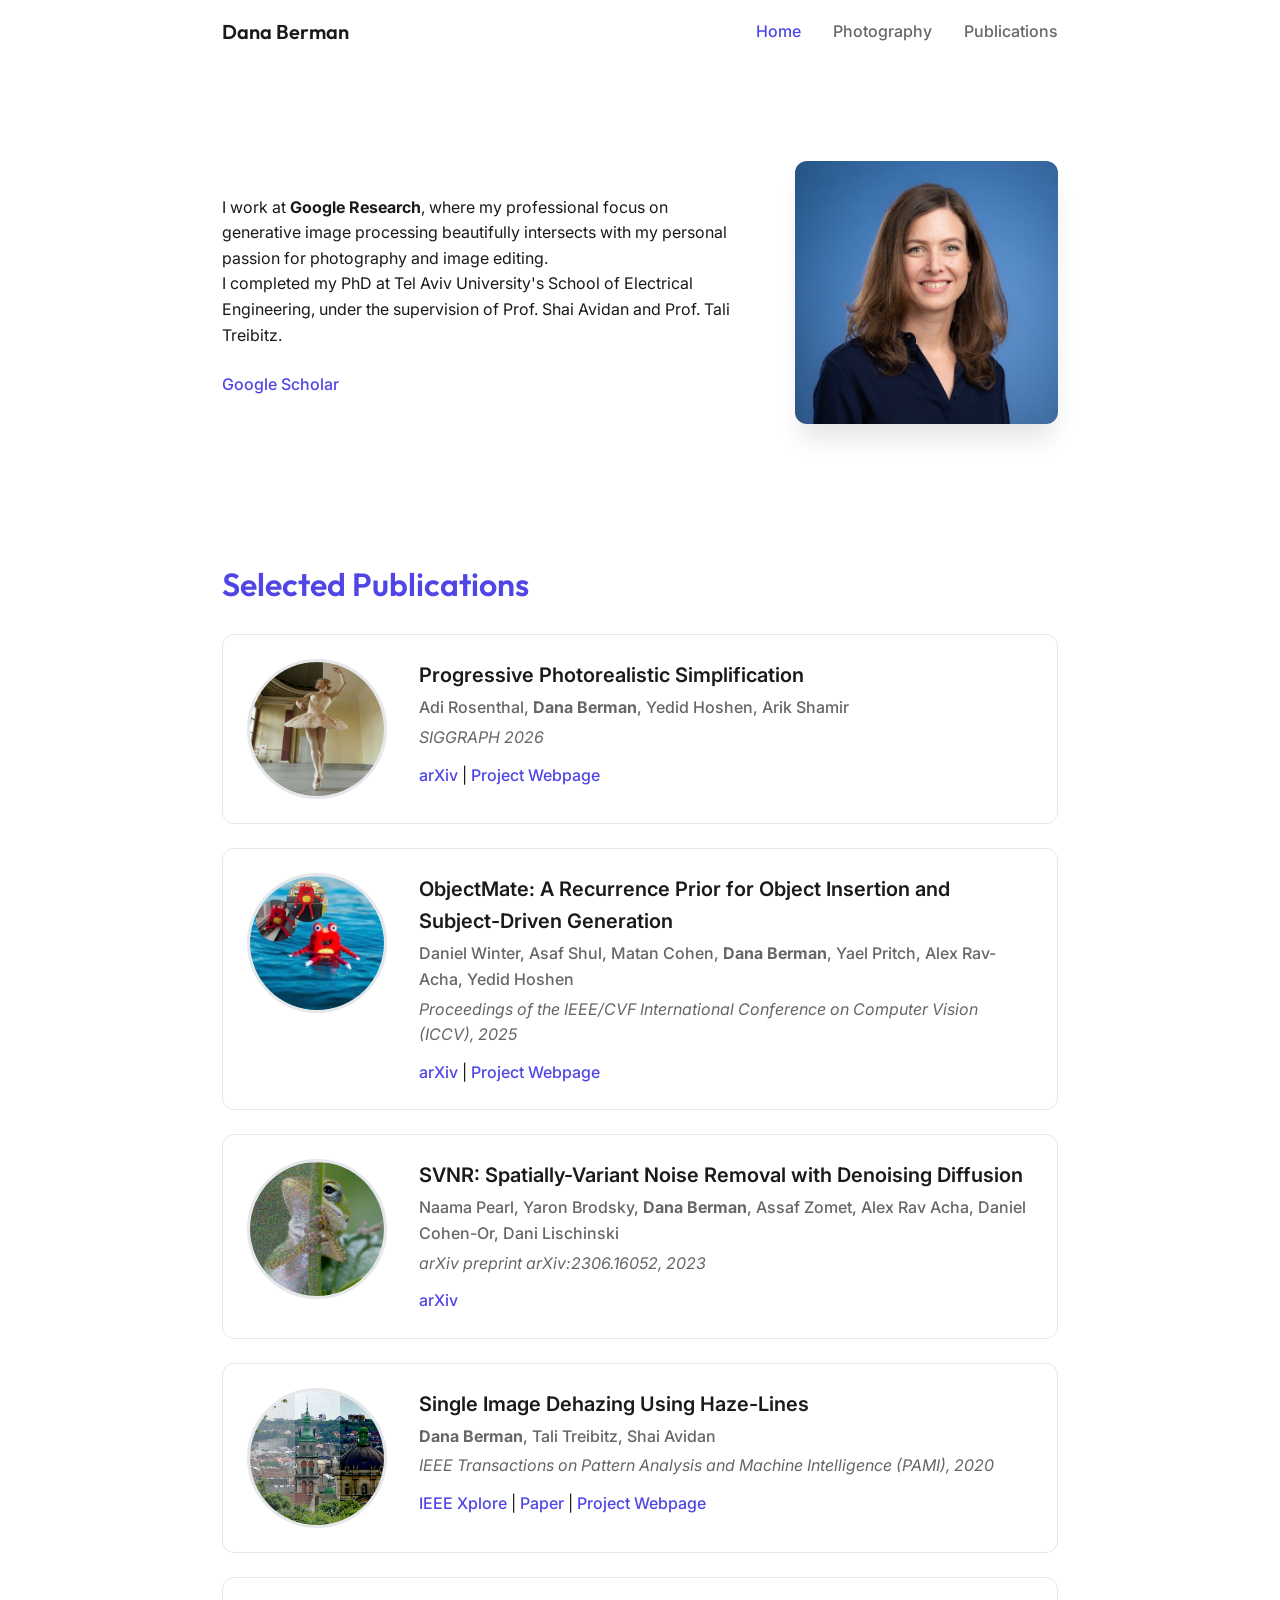
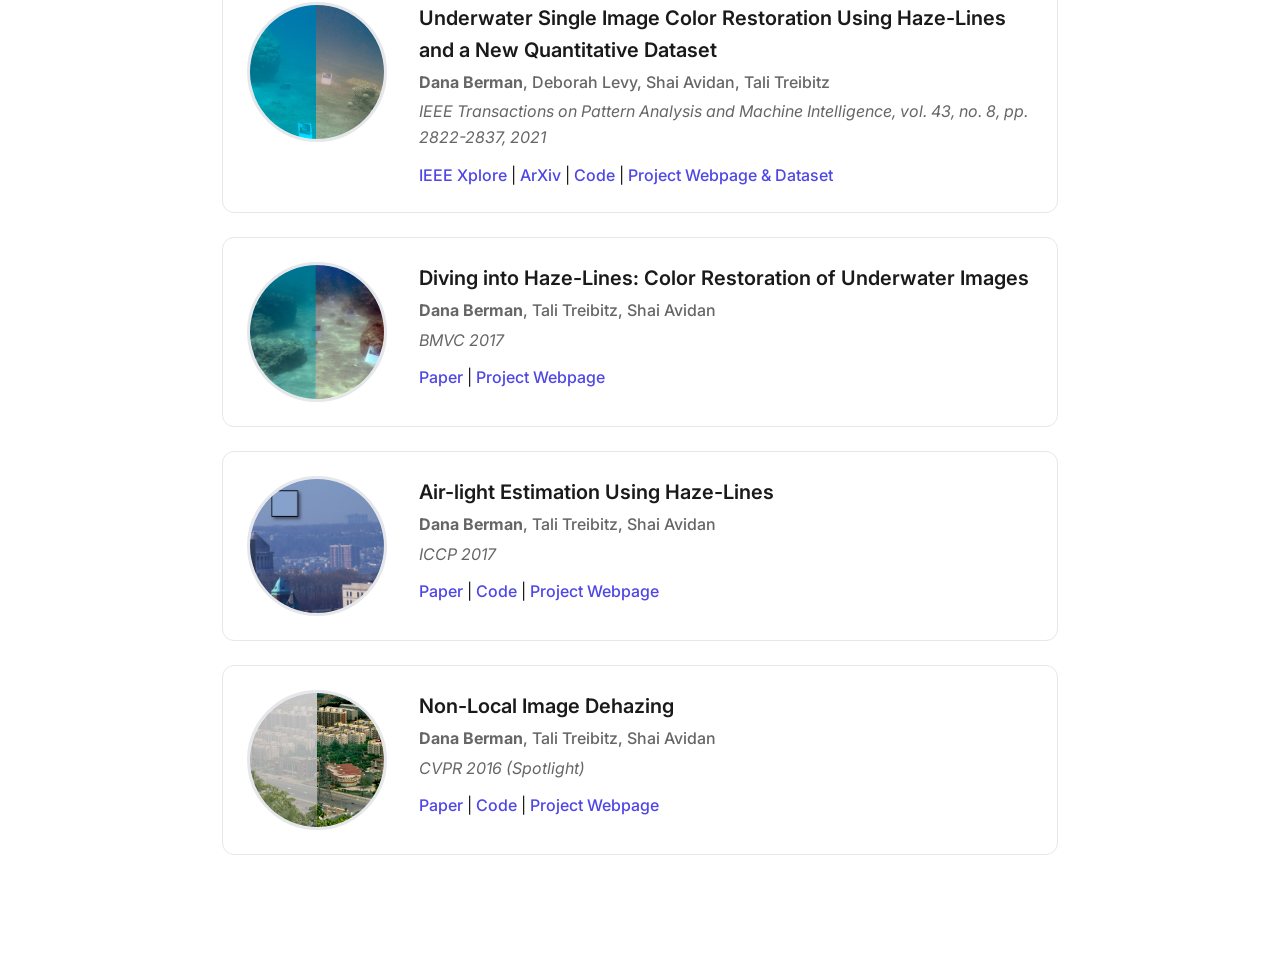
==== commit 349a3e34: "Update index.html" ====
--- a/index.html
+++ b/index.html
@@ -27,7 +27,7 @@
     <section id="bio" class="hero">
       <div class="bio-content">
         <p>I work at <b>Google Research</b>, where my professional focus on generative image processing beautifully intersects with my personal passion for photography and image editing. </p>
-        <p>I completed my PhD at Tel Aviv University's School of Electrical Engineering, under the supervision of Prof. Shai Avidan and Prof. Tali Treibitz.</b>.
+        <p>I completed my PhD at Tel Aviv University's School of Electrical Engineering, under the supervision of Prof. Shai Avidan and Prof. Tali Treibitz.</p>
 
         <p style="margin-top: 1.5rem; display: flex; gap: 1rem; align-items: center;">
           <a href="https://scholar.google.com/citations?hl=en&user=7vQjfVIAAAAJ" class="link">Google Scholar</a> 
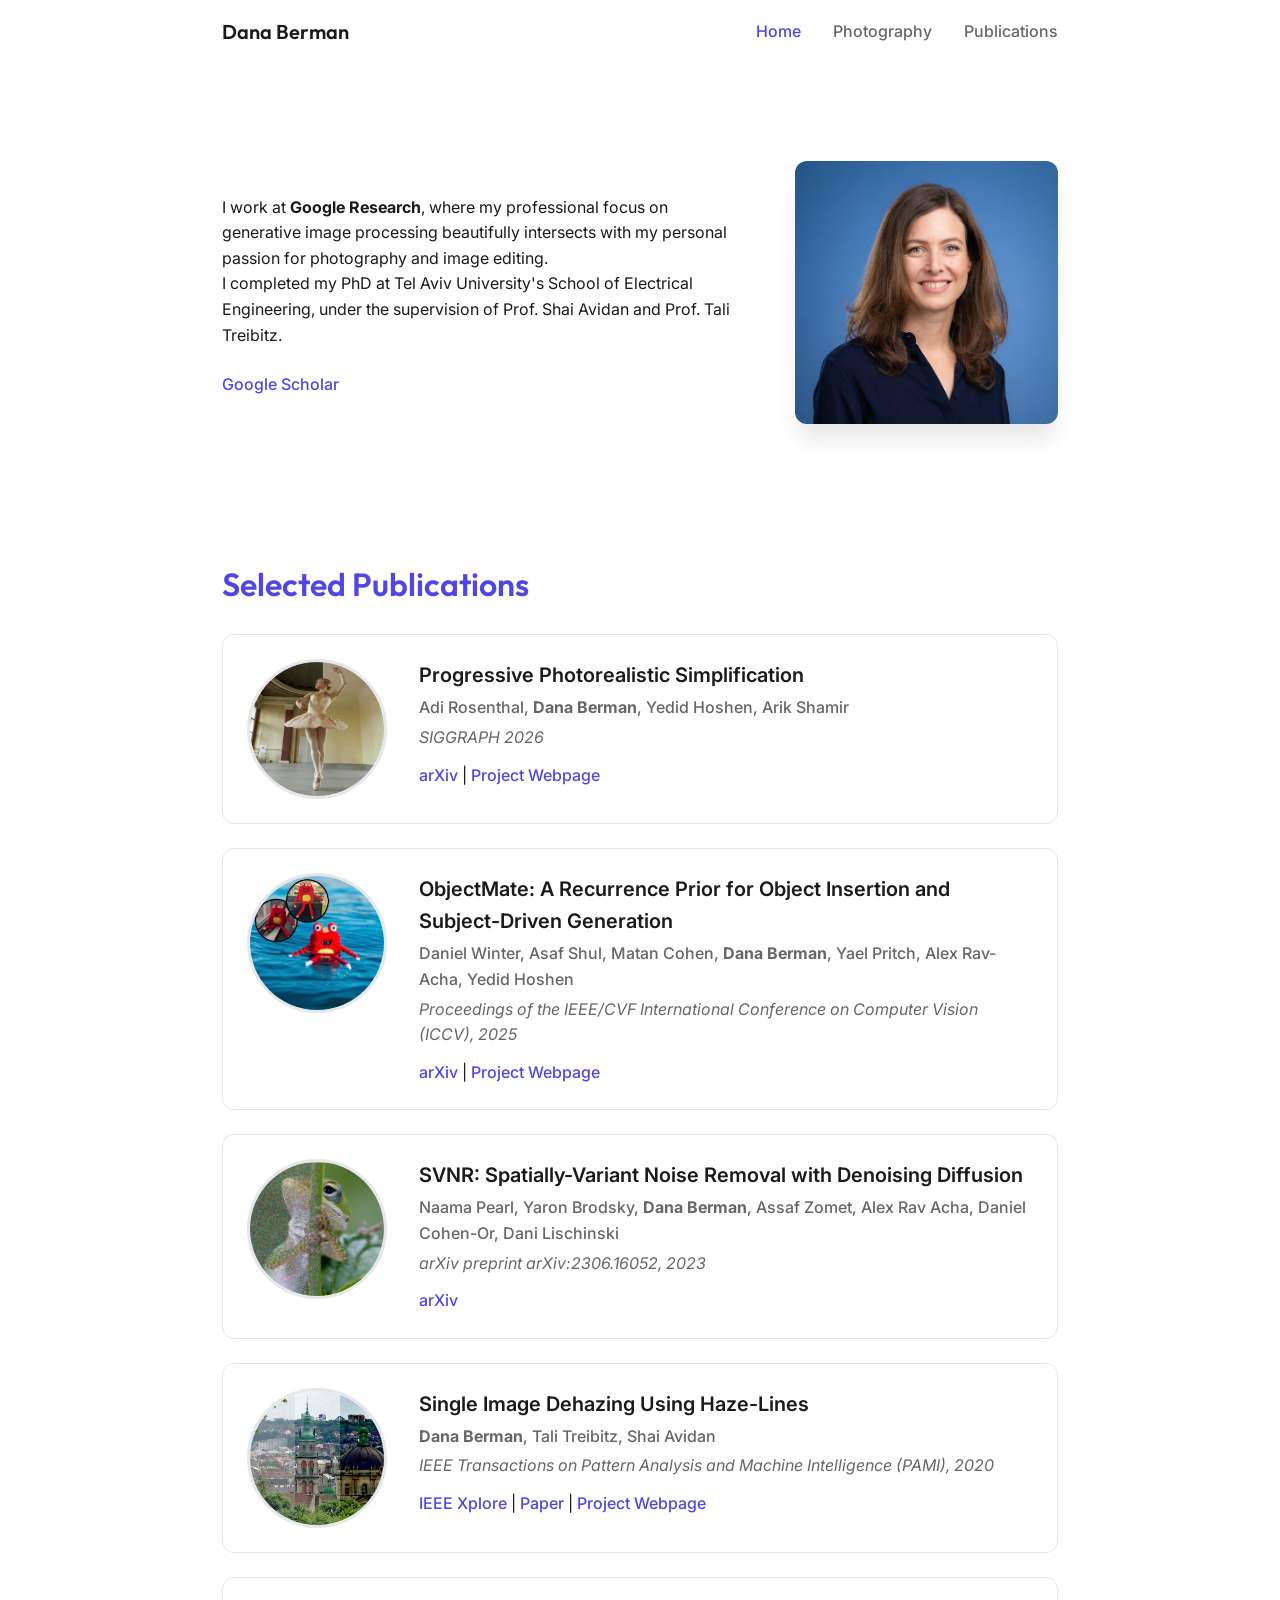
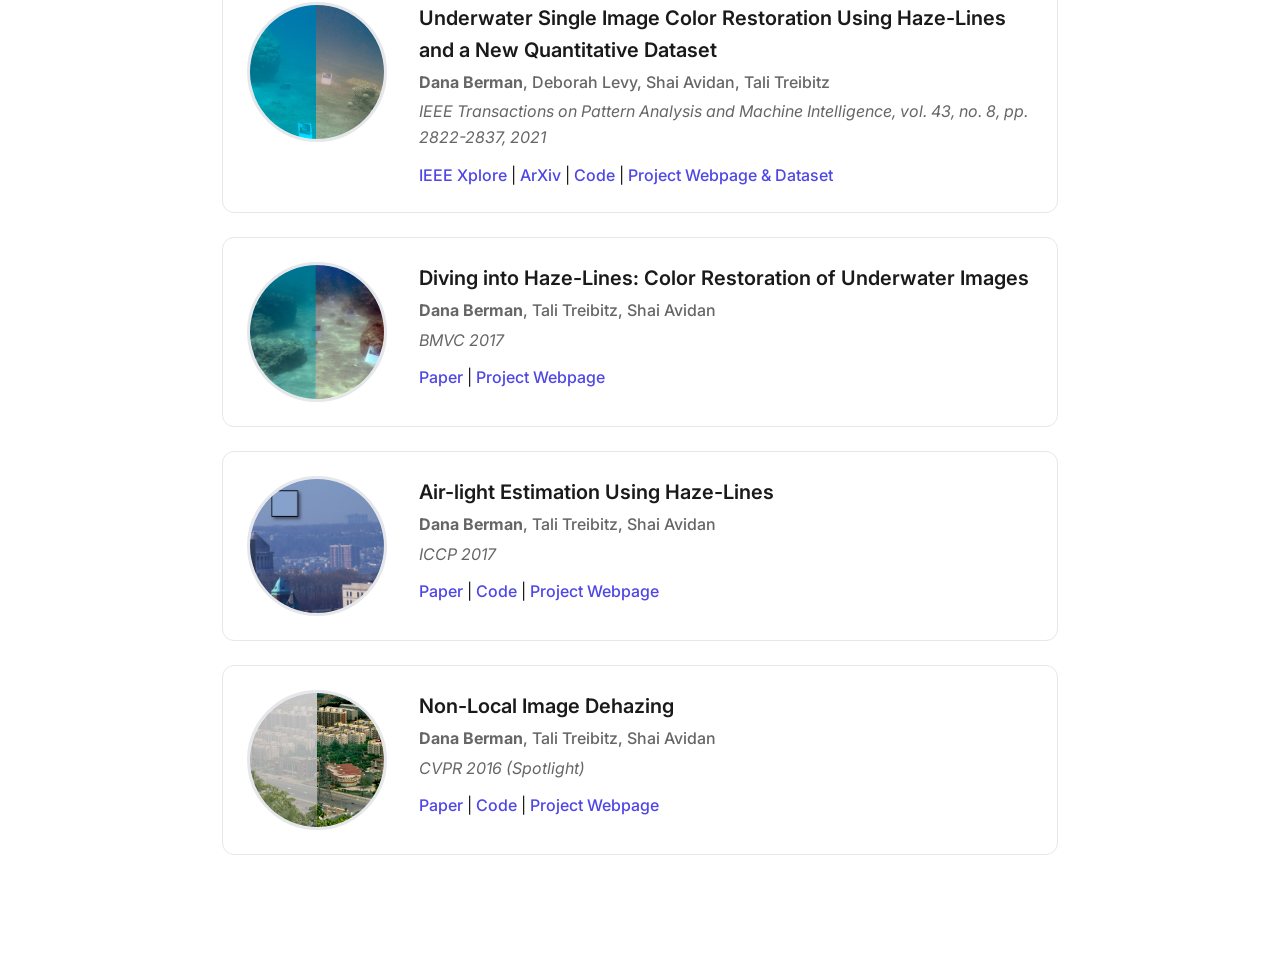
==== commit 498a9934: "Update index.html" ====
--- a/index.html
+++ b/index.html
@@ -59,7 +59,7 @@
         
         <!-- Objectmate 2025 -->
         <div class="publication-item">
-          <img src="assets/objectmate_thumb.png" alt="Objectmate" class="pub-thumb">
+          <img src="assets/objectmate_thumb1.png" alt="Objectmate" class="pub-thumb">
           <div class="pub-content">
             <div class="pub-title">ObjectMate: A Recurrence Prior for Object Insertion and Subject-Driven Generation</div>
             <div class="pub-authors">Daniel Winter, Asaf Shul, Matan Cohen, <b>Dana Berman</b>, Yael Pritch, Alex Rav-Acha, Yedid Hoshen</div>
